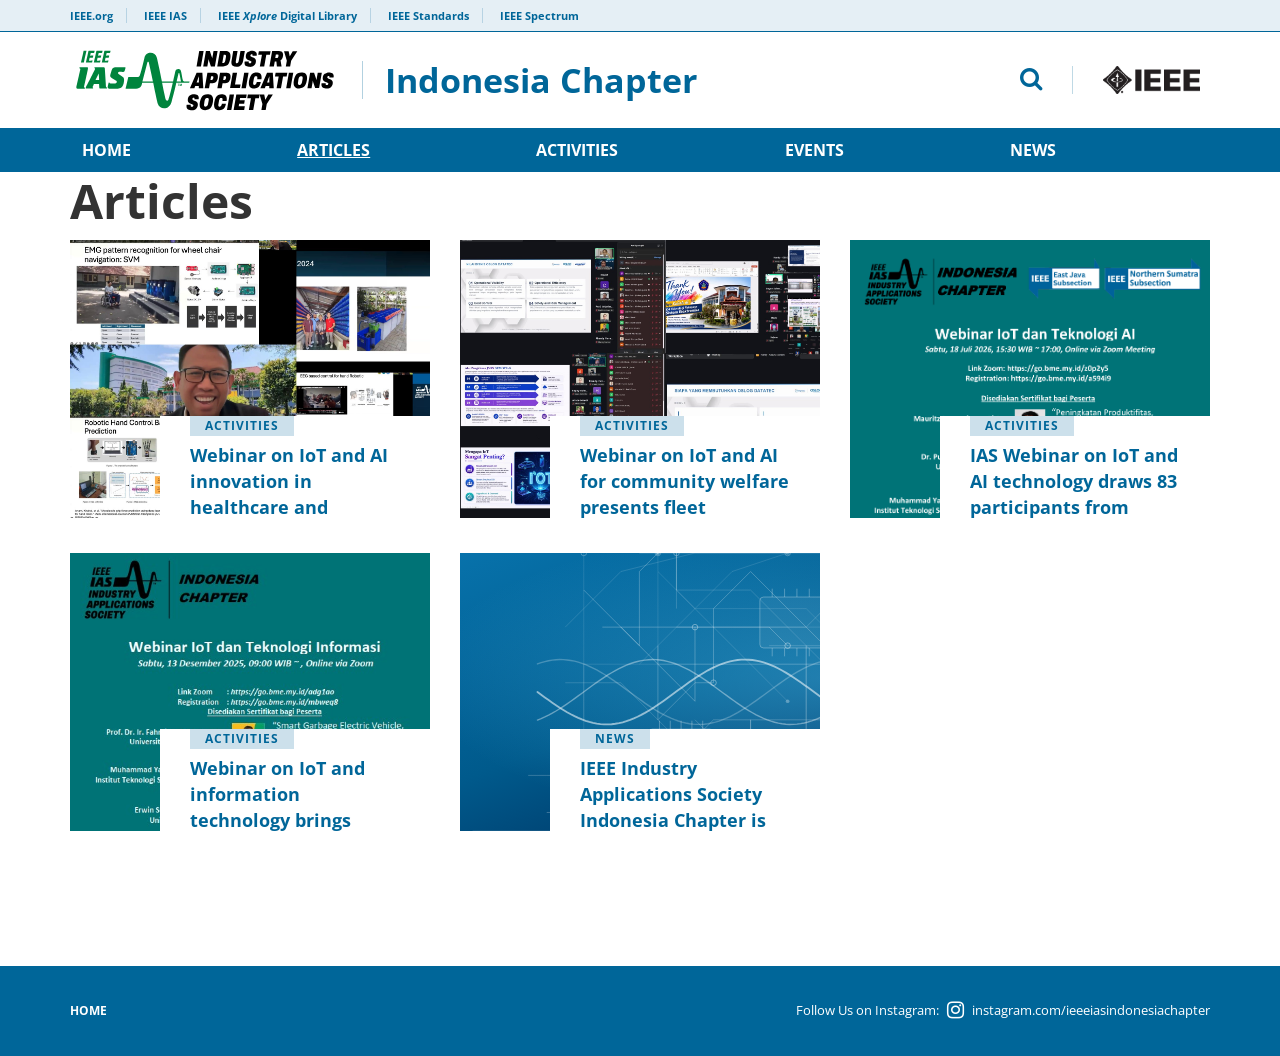
==== articles/index.html @ d9280b13 "Website content" ====
<!DOCTYPE html>
<html lang="en">
<head>
    <meta charset="utf-8">
    <meta name="viewport" content="width=device-width, initial-scale=1">
    <title>Articles – IEEE IAS Indonesia Chapter</title>
    <link rel="icon" href="/images/favicon.png">
    <link rel="stylesheet" href="https://fonts.googleapis.com/css?family=Open+Sans+Condensed:300,700|Open+Sans:400,700">
    <link rel="stylesheet" href="/css/libs/bootstrap.min.css">
    <link rel="stylesheet" href="/css/libs/font-awesome.min.css">
    <link rel="stylesheet" href="/css/styles.css">
    <link rel="stylesheet" href="/css/app.css">
</head>
<body class="">
<div id="page" class="site">
    <a class="skip-link screen-reader-text" href="#content">Skip to content</a>

    <header id="header" class="site-header" role="banner">
        <div id="meta-nav" class="hidden-xs">
            <div class="container">
                <div class="row">
                    <div class="col-xs-12">
                        <ul id="meta">
                            <li><a href="https://www.ieee.org/" target="_blank" rel="noopener">IEEE.org</a></li>
                            <li><a href="https://www.ieee-ias.org/" target="_blank" rel="noopener">IEEE IAS</a></li>
                            <li><a href="https://ieeexplore.ieee.org/" target="_blank" rel="noopener">IEEE <em>Xplore</em> Digital Library</a></li>
                            <li><a href="https://standards.ieee.org/" target="_blank" rel="noopener">IEEE Standards</a></li>
                            <li><a href="https://spectrum.ieee.org/" target="_blank" rel="noopener">IEEE Spectrum</a></li>
                        </ul>
                    </div>
                </div>
            </div>
        </div>
        <div class="container">
            <div class="row" id="logo-search">
                <div id="mobile-menu" class="col-sm-2 col-xs-2 visible-sm visible-xs">
                    <button type="button"><i class="fa fa-bars" aria-hidden="true"></i> <span>MENU</span></button>
                </div>
                <div class="col-lg-7 col-md-7 col-sm-8 col-xs-8" id="logo">
                    <a href="/" class="site-logo" title="IEEE IAS Indonesia Chapter">
                        <img src="/images/ieee-ias-logo.svg" alt="IEEE Industry Applications Society" width="270" height="75">
                        <h1>Indonesia Chapter</h1>
                    </a>
                </div>
                <div class="col-lg-5 col-md-5 col-sm-5 col-xs-12 text-right hidden-sm hidden-xs" id="search">
                    <div class="row search-block">
                        <div class="col-lg-8 col-md-8 col-sm-8 col-xs-12 search-form-block">
                            <form role="search" method="get" class="search-form" action="/articles">
    <div class="form-group">
        <label for="search-form" class="screen-reader-text">Search</label>
        <input type="search" id="search-form" class="search-field form-control" placeholder="Search IEEE IAS Indonesia Chapter" value="" name="q" maxlength="100">
    </div>
    <button type="submit" class="btn btn-default" aria-label="Search"><i class="fa fa-search" aria-hidden="true"></i></button>
</form>
                            <button type="button" id="toggle-search" class="hidden-sm hidden-xs" aria-label="Search"><i class="fa fa-search" aria-hidden="true"></i></button>
                        </div>
                        <div class="col-lg-4 col-md-4 col-sm-4 col-xs-12 logo-ieee-block">
                            <a href="https://www.ieee.org/" target="_blank" rel="noopener" id="logo-ieee"><img src="/images/logo-ieee.png" alt="IEEE"></a>
                        </div>
                    </div>
                </div>
                <div id="mobile-search" class="col-sm-2 col-xs-2 visible-sm visible-xs text-right">
                    <button type="button" class="toggle-search"><span>SEARCH</span> <i class="fa fa-search" aria-hidden="true"></i></button>
                </div>
            </div>
        </div>

        <div id="main-nav" class="hidden-sm hidden-xs">
            <div class="container">
                <div class="row">
                    <div class="col-xs-12" role="navigation">
                        <button type="button" class="close-menu visible-sm visible-xs" aria-label="Close menu"><i class="fa fa-times" aria-hidden="true"></i></button>
                        <ul id="nav">
<li class=""><a href="/">Home</a></li>
<li class="current-menu-item"><a href="/articles">Articles</a></li>
<li class=""><a href="/articles?category=activities">Activities</a></li>
<li class=""><a href="/articles?category=events">Events</a></li>
<li class=""><a href="/articles?category=news">News</a></li>
</ul>
                        <a href="https://www.ieee.org/" target="_blank" rel="noopener" class="ieee-logo visible-sm visible-xs"><img src="/images/logo-ieee.png" alt="IEEE"></a>
                    </div>
                </div>
            </div>
        </div>
    </header>

    <div id="content" class="site-content">
<div class="container">
        <header class="article-header">
            <h1 class="page-title" id="list-title">Articles</h1>
        </header>
        <div class="posts">
            <ul class="tiled row tiled-3" id="article-list">
<li class="col-lg-4 col-md-4 col-sm-6 col-xs-12" data-category="activities" data-title="webinar on iot and ai innovation in healthcare and aquaculture draws 70 participants">
    <div class="featured-image "  style="background-image: url('/storage/articles/body/oU8Y1L9K1sLsmGsKfRhuaqbbG3AzPofhyRV7le2p.jpg');" >
        <div class="title">
            <ul class="tags"><li><a href="/articles?category=activities">Activities</a></li></ul>
            <h4><a href="/articles/webinar-on-iot-and-ai-innovation-in-healthcare-and-aquaculture-draws-70-participants">Webinar on IoT and AI innovation in healthcare and aquaculture draws 70 participants</a></h4>
        </div>
    </div>
</li>
<li class="col-lg-4 col-md-4 col-sm-6 col-xs-12" data-category="activities" data-title="webinar on iot and ai for community welfare presents fleet management, rural energy and iot training">
    <div class="featured-image "  style="background-image: url('/storage/articles/body/t5Ai8j1ZfBZRXzlHwMdnBaN03EfQEJKWQwNqPQLS.jpg');" >
        <div class="title">
            <ul class="tags"><li><a href="/articles?category=activities">Activities</a></li></ul>
            <h4><a href="/articles/webinar-on-iot-and-ai-for-community-welfare-presents-fleet-management-rural-energy-and-iot-training">Webinar on IoT and AI for community welfare presents fleet management, rural energy and IoT training</a></h4>
        </div>
    </div>
</li>
<li class="col-lg-4 col-md-4 col-sm-6 col-xs-12" data-category="activities" data-title="ias webinar on iot and ai technology draws  83 participants from accross the country">
    <div class="featured-image "  style="background-image: url('/storage/articles/8z7F8WI3GtOcHldXbLeb7r6RXYXLk5loQPeNvYOB.png');" >
        <div class="title">
            <ul class="tags"><li><a href="/articles?category=activities">Activities</a></li></ul>
            <h4><a href="/articles/ias-webinar-on-iot-and-ai-technology-draws-83-participants-from-accross-the-country">IAS Webinar on IoT and AI technology draws  83 participants from accross the country</a></h4>
        </div>
    </div>
</li>
<li class="col-lg-4 col-md-4 col-sm-6 col-xs-12" data-category="activities" data-title="webinar on iot and information technology brings together four speakers and student participants">
    <div class="featured-image "  style="background-image: url('/storage/articles/nG9HdYK6CgyC2xSdtb9CD3LmGcfbxZjiJRNbCG1Q.jpg');" >
        <div class="title">
            <ul class="tags"><li><a href="/articles?category=activities">Activities</a></li></ul>
            <h4><a href="/articles/webinar-on-iot-and-information-technology-brings-together-four-speakers-and-student-participants">Webinar on IoT and information technology brings together four speakers and student participants</a></h4>
        </div>
    </div>
</li>
<li class="col-lg-4 col-md-4 col-sm-6 col-xs-12" data-category="news" data-title="ieee industry applications society indonesia chapter is officially formed">
    <div class="featured-image no-image" >
        <div class="title">
            <ul class="tags"><li><a href="/articles?category=news">News</a></li></ul>
            <h4><a href="/articles/ieee-industry-applications-society-indonesia-chapter-is-officially-formed">IEEE Industry Applications Society Indonesia Chapter is officially formed</a></h4>
        </div>
    </div>
</li>
            </ul>
            <p id="no-results" style="display:none">No articles found.</p>
        </div>
    </div>
    <script>
    (function () {
        var p = new URLSearchParams(location.search), cat = p.get("category"), q = (p.get("q") || "").toLowerCase().trim();
        var names = {"activities": "Activities", "events": "Events", "news": "News"}, shown = 0;
        document.querySelectorAll("#article-list > li").forEach(function (li) {
            var ok = (!cat || li.dataset.category === cat) && (!q || li.dataset.title.indexOf(q) !== -1);
            li.style.display = ok ? "" : "none"; if (ok) shown++;
        });
        if (!shown) document.getElementById("no-results").style.display = "";
        var t = document.getElementById("list-title");
        if (cat && names[cat]) t.textContent = names[cat];
        if (q) t.textContent = 'Search: "' + p.get("q") + '"';
        document.querySelectorAll("#nav li").forEach(function (li) {
            var a = li.querySelector("a"), href = a.getAttribute("href");
            li.className = (href === "/articles" + (cat ? "?category=" + cat : "")) ? "current-menu-item" : "";
        });
        var s = document.getElementById("search-form"); if (s && q) s.value = p.get("q");
    })();
    </script>
    </div>

    <footer id="colophon" class="site-footer">
        <div class="container">
            <div class="row">
                <div class="col-xs-12 footer-bar">
                    <ul id="menu-footer-navigation" class="menu">
                        <li><a href="/">Home</a></li>
                                                                        </ul>
                    <div id="social-links">
                        <a href="https://www.instagram.com/ieeeiasindonesiachapter" target="_blank" rel="noopener"><span>Follow Us on Instagram:</span><i class="fa fa-instagram" aria-hidden="true"></i><span>instagram.com/ieeeiasindonesiachapter</span></a>
                    </div>
                </div>
            </div>
        </div>
    </footer>
</div>
<script src="/js/site.js"></script>
</body>
</html>
---- css/styles.css ----
html{height:auto}body{-webkit-font-smoothing:antialiased;-moz-osx-font-smoothing:grayscale;font-family:'Open Sans',sans-serif}.container-fluid.full-width{padding-left:0;padding-right:0;overflow:hidden}:focus{outline:0!important}#page h1,#page h2,#page h3,#page h4,#page h5,#page h6{margin:0;padding:0;font-weight:400}#page h1{font-family:'Open Sans Condensed',sans-serif;font-weight:700;font-size:48px;line-height:58px;margin-bottom:10px}#page h2{font-size:24px;line-height:29px;margin-bottom:15px;font-weight:700}#page h3{font-size:20px;line-height:24px;font-weight:700}#page h3.boxed{border-top:1px solid rgba(0,102,153,.1)!important}#page h3.boxed span{border:1px solid #069;font-size:16px;line-height:26px;height:28px;margin:0;padding:0 15px;text-transform:uppercase;display:inline-block;color:#069!important;letter-spacing:1px;position:relative;top:-1px;font-family:'Open Sans Condensed',sans-serif;font-weight:700;background:#fff!important}#page h4{font-family:'Open Sans Condensed',sans-serif;font-weight:700;font-size:18px;line-height:20px;margin-bottom:6px}#page h5{font-size:16px;line-height:24px;margin-bottom:6px}#page p{font-size:18px;line-height:30px;padding-bottom:20px}#page ol li,#page ul li{font-size:18px;line-height:30px;padding-bottom:5px}#page a,#page a:active,#page a:hover,#page a:visited{color:#069!important}#page .small,#page .small p{font-size:14px;line-height:17px}#page .primary{color:#069}#page .vc_separator .vc_sep_holder,#page hr{margin:30px 0 50px}#breadcrumbs{margin-top:50px;margin-bottom:10px}#breadcrumbs a,#breadcrumbs span{margin:0 12px;font-size:10px;line-height:12px;text-transform:uppercase}#breadcrumbs a:first-child,#breadcrumbs span:first-child{margin-left:0}#page .vc_icon_element.vc_icon_element-outer .vc_icon_element-inner{height:auto;width:auto;border:0}#page .vc_icon_element-icon{color:#069!important}#page .vc_icon_element,#page .wpb_button,#page .wpb_content_element,#page ul.wpb_thumbnails-fluid>li{margin:0}#page .btn{text-shadow:none!important;box-shadow:none!important;background:0 0!important;height:38px;font-size:14px;line-height:36px;font-family:'Open Sans Condensed',sans-serif;font-weight:700;text-align:center;padding:0 20px;text-transform:uppercase;border-radius:4px}#page .btn.btn-lg{padding:0 30px}#page .btn:active,#page .btn:blur,#page .btn:focus,#page .btn:hover{text-shadow:none;box-shadow:none;background:0 0}#page .btn.btn-primary{color:#fff!important;border:1px solid #069!important;background:#069!important;box-shadow:0 4px 12px 0 rgba(0,102,153,.25)!important}#page .btn.btn-secondary{color:#069!important;border:1px solid #069!important;background:0 0;background-color:#fff!important}#page .btn.btn-yellow{color:#000!important;border:1px solid #d54308!important;background:#fc3!important;box-shadow:0 4px 12px 0 rgba(255,204,51,.25)!important}#page .btn.btn-green{color:#fff!important;border:1px solid #00803d!important;background:#5a9641;box-shadow:0 4px 12px 0 rgba(90,150,65,.25)!important}#page .form-group label{font-size:10px;line-height:20px;text-transform:uppercase;font-weight:700}#page .form-control{height:38px;border:1px solid #000;border-radius:4px;box-shadow:inset 0 3px 0 0 rgba(0,102,153,.2);font-size:12px;line-height:38px}#page .form-control:active,#page .form-control:focus{border:1px solid #069}#page .form-control.wpcf7-not-valid{border:1px solid #922842}#page .checkbox input[type=checkbox],#page .checkbox-inline input[type=checkbox],#page .radio input[type=radio],#page .radio-inline input[type=radio]{top:-2px}#page span.wpcf7-list-item{margin:0}#page div.wpcf7-response-output{margin:5px 0 0}#page .wpcf7-not-valid-tip{color:#922842;font-size:10px}#page .wpcf7-validation-errors{background:#fc3;border-color:#fc3;border-radius:4px}#page .wpcf7-mail-sent-ng{background:#922842;border-color:#922842;border-radius:4px}body.search #page h1.page-title{margin-top:30px}body.category #page .gradient,body.search #page .gradient,body.tag #page .gradient{padding:0 30px;background:linear-gradient(180deg,rgba(255,255,255,0) 0,rgba(0,102,153,.02) 100%);border-bottom:1px solid rgba(0,102,153,.1);margin-top:30px}#page ul.vc_tta-tabs-list{width:100%;display:flex;flex-direction:row;flex-wrap:wrap;justify-content:space-between;margin-bottom:50px}#page ul.vc_tta-tabs-list li.vc_tta-tab{display:block;border-bottom:1px solid rgba(0,102,153,.2)!important;padding:0;font-size:14px;flex:0 1 auto;flex-grow:1;margin:0;text-align:center}#page ul.vc_tta-tabs-list li.vc_tta-tab a{background:0 0;border-radius:0;border:none;padding:10px 20px}#page ul.vc_tta-tabs-list li.vc_tta-tab.vc_active{border-bottom:1px solid #069!important}#page .vc_tta-panels{background:0 0!important;border:0!important}#page #no-top-space{margin-top:-50px}#page .entry-content.padding{margin-top:50px;margin-bottom:10px}#page .post .author{font-size:20px;line-height:28px}#page .post .date{font-size:10px;line-height:12px}#page .post .post-content{margin-top:60px}#page .sidebar{font-size:14px;line-height:20px}#page .sidebar h3{font-weight:700;font-size:18px;line-height:20px}#page .sidebar h4{margin-bottom:20px}#page .sidebar.sidebar-right{border-left:1px solid #fc3;padding-left:20px}#page .sidebar.sidebar-left{border-right:1px solid #fc3;padding-right:20px}#page .sidebar ol,#page .sidebar p,#page .sidebar ul{font-size:14px;line-height:20px;padding-bottom:5px}#page .gradient .vc_column-inner .wpb_wrapper{background:linear-gradient(180deg,rgba(255,255,255,0) 0,rgba(0,102,153,.02) 100%);padding:0 30px;margin:0 0 60px;border-bottom:1px solid rgba(0,102,153,.1)}#page .gradient .vc_column-inner .wpb_wrapper h3.boxed{margin:0 0 0 -30px;padding-right:30px}#page .gradient .vc_column-inner .wpb_wrapper .wpb_wrapper{background:0 0;margin:0;padding:0;border:none}#page .gradient .wpb_wrapper ul{list-style-type:none;margin:0;padding:0}#page .gradient .wpb_wrapper ul li{background:linear-gradient(180deg,rgba(255,255,255,0) 0,rgba(0,102,153,.02) 100%);padding:20px 30px;border-bottom:1px solid rgba(0,102,153,.1);color:#069;font-size:16px;line-height:24px}#page .gradient .wpb_wrapper ul li a{color:#069}#page .social-share{margin-top:150px}#page .social-share h4{text-transform:uppercase;font-size:10px;line-height:11px;color:#000;text-align:right}#page .social-share a{background-color:#fff;box-shadow:0 4px 12px 0 rgba(0,102,153,.1);display:block;height:70px;font-size:30px;line-height:70px;text-align:center}#page .subnav ul{margin:0;padding:0;list-style-type:none}#page .subnav ul li{background:linear-gradient(180deg,rgba(255,255,255,0) 0,rgba(0,102,153,.02) 100%);padding:10px 30px;border-bottom:1px solid rgba(0,102,153,.1);font-size:12px;line-height:24px}#page .border-top{border-top:1px solid rgba(0,102,153,.2)}#page .border-bottom{border-bottom:1px solid rgba(0,102,153,.2)}#page .border-left{border-left:1px solid rgba(0,102,153,.2)}#page .border-right{border-right:1px solid rgba(0,102,153,.2)}#page .slideshow-container{position:relative}#page .slideshow-container .buttons{display:none;position:absolute;bottom:28px;left:30px}#page .slideshow-container .buttons button{background:0;border:0;color:#fff;margin-right:25px;font-size:16px;padding:0!important}#page .slideshow-container .buttons button .fa{color:#fff}#page .slideshow-container .buttons button.active{opacity:.5}#page .slideshow .next-slide,#page .slideshow .prev-slide{font-size:50px;color:rgba(255,255,255,.5);position:absolute;top:45%;transform:translate(0,-40%);cursor:pointer;z-index:1}#page .slideshow .prev-slide{left:22px}#page .slideshow .next-slide{right:26px}#page .slideshow ul.slick-dots{position:absolute;bottom:20px;left:68px}#page .slideshow ul.slick-dots li{position:relative;display:inline-block;width:18px;height:18px;margin:0 20px 0 0;padding:0;cursor:pointer}#page .slideshow ul.slick-dots li button{font-size:0;line-height:0;display:block;width:18px;height:18px;cursor:pointer;color:transparent;outline:0;background:0 0;border-radius:50%;border:2px solid #fff}#page .slideshow ul.slick-dots li button:before{font-family:slick;font-size:6px;line-height:18px;position:absolute;top:0;left:0;content:'';text-align:center;color:#000;-webkit-font-smoothing:antialiased;-moz-osx-font-smoothing:grayscale;border-radius:50%}#page .slideshow ul.slick-dots li.slick-active button:before{opacity:1;background:#fff;width:18px;height:18px;top:0;left:0}#page .slideshow .slide{background-size:cover;background-position:center center}#page .slideshow .slide.white{color:#fff}#page .slideshow .slide.white .content.overlay{background-color:rgba(0,102,153,.75)}#page .slideshow .slide .content{padding:0 15px;display:table;height:545px}#page .slideshow .slide .content .inner-content{display:table-cell;vertical-align:middle}#page .slideshow .slide .content.overlay{background-color:rgba(255,255,255,.75)}#page .slideshow .slide .content .btn{height:62px;line-height:62px;font-size:16px;padding-left:30px;padding-right:30px;background-color:#fff!important;color:#069!important;margin-top:5px}#page .posts{position:relative}#page .posts h3.boxed.tiled{border-top:0;position:relative;top:28px;z-index:1}#page .posts .btn.more{margin-top:30px}#page .posts ul{padding:0;list-style-type:none}#page .posts ul.simple li{font-size:18px;line-height:26px;font-weight:500;color:#069;padding:25px 30px;background:linear-gradient(180deg,rgba(255,255,255,0) 0,rgba(0,102,153,.02) 100%);border-bottom:1px solid rgba(0,102,153,.1);position:relative}#page .posts ul.simple li a{color:#069;display:block;font-weight:700}#page .posts ul.simple li .date{font-size:10px;line-height:11px;color:#000}#page .posts ul.simple li span.category{position:absolute;right:30px;top:40%;font-size:9px;color:#000!important}#page .posts ul.simple li span.category a{font-size:9px;color:#000!important;text-transform:uppercase;display:inline-block}#page .posts ul.simple li .excerpt{color:#000;font-size:14px;line-height:22px}#page .posts ul.tiled li div.featured-image{height:278px;background-size:cover;position:relative;overflow:hidden}#page .posts ul.tiled li div.featured-image ul.tags{position:absolute;top:-10px;left:30px;height:30px;overflow:hidden}#page .posts ul.tiled li div.featured-image ul.tags li{display:inline-block}#page .posts ul.tiled li div.featured-image ul.tags li a{font-size:12px;line-height:20px;height:20px;margin-right:5px;padding:0 15px;text-transform:uppercase;display:inline-block;color:#069;letter-spacing:1px;position:relative;top:2px;background:rgba(0,102,153,.2);font-family:'Open Sans Condensed',sans-serif;font-weight:700}#page .posts ul.tiled li div.featured-image .title{position:absolute;bottom:0;right:0;background:#fff;height:102px;width:75%}#page .posts ul.tiled li div.featured-image .title h4{position:relative;top:26px;padding:0 30px;line-height:26px}#page .posts ul.tiled.tiled-2 li{margin-bottom:30px}#page .promoted{position:relative;display:table}#page .promoted.overlay{background-color:rgba(0,102,153,.8)}#page .promoted.overlay img{opacity:.5}#page .promoted h3{position:absolute;top:0;z-index:1}#page .promoted .promoted-content{display:table-cell;vertical-align:middle}#page .promoted h5.title{color:#fff;font-size:36px;line-height:44px;position:absolute;top:35%;padding:0 15%;z-index:1}#page .promoted img{position:relative;top:0;left:0;z-index:0}#page .recent-events h3{margin-bottom:30px}#page .recent-events ul.events li{font-size:16px;line-height:24px;background:linear-gradient(180deg,rgba(255,255,255,0) 0,rgba(0,102,153,.02) 100%);border-bottom:1px solid rgba(0,102,153,.1);margin-bottom:20px;padding-bottom:30px}#page .recent-events ul.events li i{font-size:12px;color:#069}#page .recent-events ul.events li a{font-weight:700;margin-bottom:15px}#page .recent-events ul.events li .date-loc{margin-bottom:20px;font-size:14px;line-height:20px}#page .recent-events ul.events li .date-loc .dates,#page .recent-events ul.events li .date-loc .name{font-weight:700}#page .recent-events ul.events li.double,#page .recent-events ul.events li.triple{height:200px}#page #tribe-bar-form .tribe-bar-submit input[type=submit]{text-shadow:none!important;height:38px!important;font-size:14px!important;line-height:36px!important;text-align:center!important;padding-top:0!important;padding-bottom:0!important;text-transform:uppercase!important;border-radius:4px!important;color:#069!important;border:1px solid #069!important;background:linear-gradient(180deg,rgba(0,102,153,0) 0,rgba(0,102,153,.1) 100%)!important;box-shadow:0 4px 12px 0 rgba(0,102,153,.25)!important}#page #tribe-events-footer{border:0}#page .tribe-events-list .type-tribe_events{margin:0;font-size:18px;line-height:26px;font-weight:500;padding:25px 30px;background:linear-gradient(180deg,rgba(255,255,255,0) 0,rgba(0,102,153,.02) 100%);border-bottom:1px solid rgba(0,102,153,.1);position:relative}#page .tribe-events-list .type-tribe_events .tribe-events-venue-details{color:#000!important}#page .tribe-events-list .tribe-events-venue-details{margin:0}#page .tribe-events-button{width:220px;height:62px;font-size:16px;line-height:62px;text-align:center;padding:0}#page .tribe-events-button.tribe-events-gcal{color:#000!important;border:1px solid #d54308!important;background:#fc3!important;box-shadow:0 4px 12px 0 rgba(255,204,51,.25)!important}#page .tribe-events-button.tribe-events-ical{color:#fff!important;border:1px solid #069!important;background:#069!important;box-shadow:0 4px 12px 0 rgba(0,102,153,.25)!important}#page .tribe-events-content{font-size:18px;line-height:30px}#page .tribe-events-content ul{margin-bottom:30px}#page .tribe-events-meta-group-details dl{columns:3}#page .tribe-events-venue-map{border:0;margin:-28px 0 0;border-radius:0;background:0 0}#page .tribe-events-meta-group i{margin-top:20px}#page .tribe-events-meta-group-gmap{margin-top:50px}#page .wpb_single_image .vc_figure-caption{font-size:10px;line-height:12px;font-weight:500;margin-top:10px}.ieee-vc .checkbox,.ieee-vc .vc_link,.ieee-vc h4 i,.ieee-vc.wpb_ieee_button [name=type],.ieee-vc.wpb_ieee_heading .class,.ieee-vc.wpb_ieee_heading .heading,.ieee-vc.wpb_ieee_heading .type,.ieee-vc.wpb_ieee_posts .layout,.ieee-vc.wpb_ieee_posts .order,.ieee-vc.wpb_ieee_posts .post_type,.ieee-vc.wpb_ieee_posts .posts_per_page,.ieee-vc.wpb_ieee_promoted .background,.ieee-vc.wpb_ieee_promoted .dropdown,.ieee-vc.wpb_ieee_promoted .image,.ieee-vc.wpb_ieee_slideshow .background,.ieee-vc.wpb_ieee_slideshow .dropdown,.ieee-vc.wpb_ieee_slideshow .textfield{display:none}header#header #meta-nav{height:32px;background-color:rgba(0,102,153,.1);box-shadow:inset 0 -1px 0 0 #069;overflow:hidden}header#header #meta-nav ul{margin:0;padding:0;list-style-type:none}header#header #meta-nav ul li{font-size:11px;font-weight:700;line-height:32px;display:inline-block}header#header #meta-nav ul li a{color:#069;border-right:1px solid rgba(0,102,153,.2);padding:0 13px}header#header #meta-nav ul li:first-child a{padding-left:0}header#header #meta-nav ul li:last-child a{padding-right:0;border-right:0}header#header #logo-search{height:96px}header#header #logo-search #logo{display:table;height:96px}header#header #logo-search #logo a{display:table-cell;height:96px;vertical-align:middle}header#header #logo-search #logo a img{float:left;margin-right:10px;padding:10px 0}header#header #logo-search #logo a h1{font-size:38px;line-height:38px}header#header #logo-search #logo a h1.sm{font-size:22px}header#header #logo-search #logo a h1.with-img{margin-top:20px}header#header #logo-search #search{display:table;height:96px}header#header #logo-search #search .row.search-block{display:table-cell;vertical-align:middle;position:relative;top:20px}header#header #logo-search #search .row.search-block button#toggle-search{background:0 0;border:0;padding:0}header#header #logo-search #search .row.search-block i{font-size:24px;color:#069}header#header #logo-search #search form.search-form{display:none;position:absolute;top:-6px;right:2px;width:100%}header#header #logo-search #search form.search-form .btn{position:absolute;top:2px;right:-7px;border:0;background:0;box-shadow:none}header#header #logo-search #search form.search-form .btn i{font-size:24px;color:#069}header#header #logo-search #search a#logo-ieee img{border-left:1px solid rgba(0,102,153,.25);padding-left:30px;width:128px}header#header #main-nav{background-color:#069}header#header #main-nav ul{width:100%;display:flex;flex-direction:row;flex-wrap:wrap;align-items:center;list-style-type:none;margin:0;padding:0}header#header #main-nav ul li{display:block;flex:0 1 auto;flex-grow:1;font-family:'Open Sans Condensed',sans-serif;font-weight:700;font-size:16px;line-height:16px;padding:14px 0;max-width:300px;vertical-align:middle;text-transform:uppercase;position:relative}header#header #main-nav ul li a{color:#fff!important;padding-left:12px;padding-right:12px;display:inline-block}header#header #main-nav ul li.current-menu-item a,header#header #main-nav ul li.current_page_ancestor a{text-decoration:underline}header#header #main-nav ul li:hover ul.sub-menu{display:block}header#header #main-nav ul li ul.sub-menu{background-color:#069;position:absolute;top:44px;left:0;z-index:9999;width:300px;height:auto;display:none}header#header #main-nav ul li ul.sub-menu li{flex:none;flex-grow:0}header#header #main-nav ul li ul.sub-menu li.current_page_item a{text-decoration:underline}header#header #main-nav ul li ul.sub-menu li a{display:block;padding-left:28px;background-color:#069;text-decoration:none}header#header #main-nav.white{background:#fff}header#header #main-nav.white ul li.current-menu-item a{background:rgba(0,102,153,.1)}.tmm .tmm_4_columns .tmm_member{width:20%!important}.tmm .tmm_member{margin:20px!important}.tmm .tmm_member .tmm_photo{margin-top:20px!important}@media only screen and (max-width:40em){.tmm .tmm_4_columns .tmm_member{width:96%!important}.tmm .tmm_member{margin:0 0 20px!important}}@media only screen and (max-width:64.063em){.tmm .tmm_4_columns .tmm_member{width:40%!important;margin:0 15px 15px!important}}footer#colophon{background-color:#069;padding:58px 0 20px;margin-top:90px;color:#fff;font-size:12px;line-height:22px}footer#colophon p{font-size:12px;line-height:22px}footer#colophon a,footer#colophon a:active,footer#colophon a:focus,footer#colophon a:hover{color:#fff!important}footer#colophon #join-btn-footer{margin-bottom:10px}footer#colophon #join-btn-footer .btn{background-color:#fff!important;color:#069!important;width:auto;min-width:100px;height:auto;margin:0 auto}footer#colophon ul#menu-footer-navigation{margin:0 0 44px;padding:0;list-style-type:none}footer#colophon ul#menu-footer-navigation li{font-family:'Open Sans Condensed',sans-serif;font-weight:700;font-size:12px;line-height:15px;display:inline-block;padding-bottom:0!important;text-transform:uppercase}footer#colophon ul#menu-footer-navigation li a{color:#fff!important;padding:0 16px;border-right:1px solid #fff}footer#colophon ul#menu-footer-navigation li:first-child a{padding-left:0}footer#colophon ul#menu-footer-navigation li:last-child a{padding-right:0;border-right:0}footer#colophon #social-links a{margin-left:22px;display:inline-block;width:20px;height:20px}footer#colophon #social-links a i{font-size:20px;color:#fff}footer#colophon #social-links a:hover i{color:#333}footer#colophon #social-links a.ico-collabratec{background:url(../images/ft-ct-logo.png) no-repeat;position:relative;top:5px}footer#colophon #social-links a.ico-collabratec:hover{background-position:-27px 0}#top-link-block.affix-top{position:absolute;bottom:-82px;left:10px;z-index:99999}#top-link-block.affix{position:fixed;bottom:30px;left:10px;z-index:99999}@media only screen and (max-width:1199px){header#header #logo-search #logo a h1{font-size:38px;line-height:38px}}@media only screen and (max-width:991px){body{overflow-x:hidden}header#header #meta-nav{display:none}header#header #logo-search{height:64px;box-shadow:0 1px 0 0 #069;display:block}header#header #logo-search #logo{text-align:center}header#header #logo-search #logo a{height:auto;display:block}header#header #logo-search #logo a img{display:inline-block;max-width:70px}header#header #logo-search #logo a h1{margin-bottom:0;font-size:20px;line-height:20px}header#header #logo-search #search{display:none;width:100%;position:fixed!important;top:6px!important;right:0!important;z-index:9}header#header #logo-search #search .search-block{display:block!important}header#header #logo-search #search .search-form-block{width:100%!important}header#header #logo-search #search form.search-form{display:block!important;width:100%!important;right:0!important}header#header #logo-search #search form.search-form #search-form{height:64px;border-radius:0;border-right:0;border-left:0;box-shadow:0 6px 18px 0 rgba(0,102,153,.2),0 1px 0 0 #069}header#header #logo-search #search form.search-form .btn{top:18px!important}header#header #logo-search #search .logo-ieee-block{display:none!important}header#header #logo-search #mobile-menu{margin-top:20px;color:#069}header#header #logo-search #mobile-menu button{border:0;background:0;font-size:9px;line-height:10px;padding:0;margin:0}header#header #logo-search #mobile-menu button i{font-size:25px;margin:0 3px 0 0}header#header #logo-search #mobile-menu button span{position:relative;top:-5px}header#header #logo-search #mobile-search{margin-top:18px;color:#069}header#header #logo-search #mobile-search button{border:0;background:0;padding:0;margin:3px 0 0;font-size:9px;line-height:10px;position:relative;right:-2px}header#header #logo-search #mobile-search button i{font-size:24px;margin:0 0 0 3px}header#header #logo-search #mobile-search button span{position:relative;top:-5px}header#header #main-nav{background:#fff!important;position:absolute;top:0;left:0;width:100vw;height:200vh;z-index:99;overflow:hidden}header#header #main-nav .container{width:100vw;padding:0}header#header #main-nav button.close-menu{border:0;background:0;font-size:9px;line-height:10px;padding:0;margin:18px 0 0 15px;cursor:pointer;outline:0}header#header #main-nav button.close-menu:active,header#header #main-nav button.close-menu:focus{position:relative;top:0;left:0}header#header #main-nav button.close-menu i{font-size:25px;margin:0 0 0 3px;color:#069}header#header #main-nav ul{width:100%;height:auto;list-style-type:none;margin:15px 0 25px;padding:0;display:block;background:#fff;border-top:1px solid rgba(0,102,153,.2)}header#header #main-nav ul li{display:block;font-size:14px;line-height:17px;padding:27px 30px;text-transform:uppercase;background:#fff;border-bottom:1px solid rgba(0,102,153,.2)}header#header #main-nav ul li:before{font-family:FontAwesome;content:"\f078";color:#069;right:30px;position:absolute}header#header #main-nav ul li:hover:before{content:"\f077"}header#header #main-nav ul li a{color:#069!important;height:auto}header#header #main-nav ul li ul.sub-menu{width:100vw;position:relative;top:27px;left:-30px;margin:0}header#header #main-nav ul li ul.sub-menu li{padding-left:14px;background:#069;border-bottom:1px solid rgba(255,255,255,.2)}header#header #main-nav ul li ul.sub-menu li:before{content:''}header#header #main-nav ul li ul.sub-menu li.current_page_item,header#header #main-nav ul li ul.sub-menu li:hover{background:rgba(255,255,255,.1)}header#header #main-nav ul li ul.sub-menu li a{color:#fff!important;background:0 0!important}header#header #main-nav .ieee-logo{padding-left:30px}header#header #main-nav #social-links-mobile{border-top:1px solid rgba(0,102,153,.2);margin-top:27px;padding-top:17px;padding-left:30px;padding-right:30px}header#header #main-nav #social-links-mobile a{display:inline-block!important;width:20px;height:20px;margin-right:15px;margin-top:10px}header#header #main-nav #social-links-mobile a i{font-size:20px}header#header #main-nav #social-links-mobile a:hover i{color:#333}header#header #main-nav #social-links-mobile a.ico-collabratec{background:url(../images/ft-ct-logo.png) no-repeat;position:relative;top:5px}header#header #main-nav #social-links-mobile a.ico-collabratec:hover{background-position:-27px 0}footer#colophon #social-links{margin-top:30px;text-align:center}footer#colophon #social-links a{margin:0 12px}}@media only screen and (max-width:767px){header#header #logo-search #logo a h1.with-img{margin-top:12px}#page p,#page ul li{font-size:16px;line-height:26px}#page h1{font-size:24px;line-height:32px}#page h2{font-size:18px;line-height:22px}#page h3{font-size:16px;line-height:20px}#page .social-share{margin:30px 0}#page .slideshow .slide .content{height:300px}#page .slideshow .slide .content .inner-content{display:table-cell;vertical-align:middle}#page .slideshow .slide .content h1{font-size:24px;line-height:32px}#page .slideshow .slide .content h2{font-size:14px;line-height:20px}#page .slideshow .slide .content .btn{height:37px;line-height:37px;font-size:12px;padding-left:30px;padding-right:30px}#page .post .author{font-size:14px;line-height:20px}#page .post .date{font-size:10px;line-height:12px}#page .post .post-content{margin-top:30px}#page .posts ul.simple li{font-size:12px;line-height:18px}#page .posts ul.simple li a{width:80%}#page .posts ul.tiled li{margin-bottom:30px}#page .promoted{overflow:hidden;min-height:250px}#page .promoted h5.title{font-size:24px;line-height:32px}#page .promoted img{transform:scale(2)}#page .tribe-events-schedule .tribe-event-date-end{display:block}#breadcrumbs{margin-top:10px}footer#colophon ul#menu-footer-navigation{margin:0 0 20px;padding:0;list-style-type:none}footer#colophon ul#menu-footer-navigation li{font-family:'Open Sans Condensed',sans-serif;font-weight:700;font-size:12px;line-height:15px;display:block;padding-bottom:22px!important}footer#colophon ul#menu-footer-navigation li a{color:#fff;padding:0!important;border-right:0}}@media only screen and (max-width:520px){header#header #logo-search #logo a h1.with-img{font-size:16px;line-height:20px}}@media only screen and (max-width:500px){#page .tribe-events-meta-group-details dl{columns:1}#page #tribe-events-content dd{margin-bottom:10px}}@media only screen and (max-width:420px){header#header #logo-search #mobile-menu button span,header#header #logo-search #mobile-search button span{display:none}footer#colophon #social-links a{margin:0 5px}}.alignleft{margin:0 10px 10px 0}.alignright{margin:0 0 10px 10px}.aligncenter{text-align:center;display:block;margin:0 auto}img.alignleft{float:left}img.alignright{float:right}img.aligncenter{text-align:center;display:block;margin:0 auto}.ir{display:block;border:0;text-indent:-999em;overflow:hidden;background-color:transparent;background-repeat:no-repeat;text-align:left;direction:ltr;*line-height:0}.ir br{display:none}.hidden{display:none!important;visibility:hidden}.visuallyhidden{border:0;clip:rect(0 0 0 0);height:1px;margin:-1px;overflow:hidden;padding:0;position:absolute;width:1px}.visuallyhidden.focusable:active,.visuallyhidden.focusable:focus{clip:auto;height:auto;margin:0;overflow:visible;position:static;width:auto}.invisible{visibility:hidden}.clearfix:after,.clearfix:before{content:"";display:table}.clearfix:after{clear:both}.clearfix{*zoom:1}@media print{*{background:0 0!important;color:#000!important;box-shadow:none!important;text-shadow:none!important;filter:none!important;-ms-filter:none!important}a,a:visited{text-decoration:underline}.ir a:after,a[href^="javascript:"]:after,a[href^="#"]:after{content:""}blockquote,pre{border:1px solid #999;page-break-inside:avoid}thead{display:table-header-group}img,tr{page-break-inside:avoid}img{max-width:100%!important}@page{margin:.5cm}h2,h3,p{orphans:3;widows:3}h2,h3{page-break-after:avoid}#left-col,#meta-nav,header.header{display:none}#sub-container{border:none}article{width:900px}}
---- css/app.css ----
/* Additions on top of the copied theme stylesheet (styles.css). */

/* Cards and hero without an uploaded image use the default artwork */
.no-image {
    background: #005a8c url('../images/hero-default.svg') center / cover no-repeat;
}
.slide.no-image { background-size: cover; background-position: center; }
/* Vary the crop of the default artwork from card to card */
.posts ul.tiled li:nth-child(3n+1) .no-image { background-position: 15% 50%; }
.posts ul.tiled li:nth-child(3n+2) .no-image { background-position: 55% 50%; }
.posts ul.tiled li:nth-child(3n) .no-image { background-position: 90% 50%; }
.posts ul.tiled li { margin-bottom: 30px; }
.article-image { margin: 20px 0; }
.empty { padding: 40px 0; text-align: center; color: #666; }
.home-articles { padding-bottom: 40px; }

/* Flash message and footer logout button */
.alert { margin-top: 20px; }
form.logout-form { display: inline; margin: 0; }
form.logout-form button {
    background: none; border: 0; padding: 0; color: inherit; font: inherit; cursor: pointer;
}
form.logout-form button:hover { text-decoration: underline; }
form.inline-form { display: inline; }

/* Admin screens */
.admin { padding-bottom: 40px; }
.admin-toolbar { margin-bottom: 20px; }
.admin .table td { vertical-align: middle; }
.nowrap { white-space: nowrap; }
.admin label { font-weight: 700; }
/* The theme's "#page .btn" rule forces a transparent background, which leaves Bootstrap's white danger text invisible. */
#page .btn.btn-danger { color: #fff !important; background: #c9302c !important; border: 1px solid #ac2925 !important; }
#page .btn.btn-danger:hover, #page .btn.btn-danger:focus { background: #ac2925 !important; }

/* Images inside article bodies */
.post-content img { max-width: 100%; height: auto; }
.body-image { margin-bottom: 10px; }
.body-image img { max-height: 80px; margin-right: 10px; }

/* Text meant only for screen readers (from the theme's style.css, which is not copied over). */
.screen-reader-text {
    clip: rect(1px, 1px, 1px, 1px);
    position: absolute !important;
    white-space: nowrap;
    height: 1px;
    width: 1px;
    overflow: hidden;
}
.screen-reader-text:focus {
    background-color: #f1f1f1;
    border-radius: 3px;
    box-shadow: 0 0 2px 2px rgba(0, 0, 0, 0.6);
    clip: auto !important;
    color: #21759b;
    display: block;
    font-size: 0.875rem;
    font-weight: bold;
    height: auto;
    left: 5px;
    line-height: normal;
    padding: 15px 23px 14px;
    text-decoration: none;
    top: 5px;
    width: auto;
    z-index: 100000;
}

/* Header: keep the site title, search icon and IEEE logo on one centre line.
   The theme offsets the search block by 20px and gives the title a bottom margin,
   which was built around its taller header image. */
@media (min-width: 992px) {
    header#header #logo-search #logo h1 { margin-bottom: 0; }
    header#header #logo-search #search .row.search-block { top: 0; }
}
/* IEEE IAS logo followed by the chapter name.
   Logo guidelines: keep at least 85px wide on screen, keep clear space around it, use the colour SVG unaltered. */
header#header #logo-search #logo {
    display: flex;
    align-items: center;
}
header#header #logo-search #logo a.site-logo {
    display: flex;
    align-items: center;
    height: auto;
}
header#header #logo-search #logo a.site-logo img {
    float: none;
    padding: 0;
    margin: 0 22px 0 0;
    width: 270px;
    height: auto;
    max-width: none;
    flex: none;
}
header#header #logo-search #logo a.site-logo h1 {
    margin: 0;
    padding-left: 22px;
    border-left: 1px solid rgba(0, 102, 153, .3);
    font-size: 34px;
    line-height: 38px;
}
@media (max-width: 1199px) {
    header#header #logo-search #logo a.site-logo img { width: 225px; margin-right: 16px; }
    header#header #logo-search #logo a.site-logo h1 { padding-left: 16px; font-size: 26px; line-height: 30px; }
}
@media (max-width: 991px) {
    header#header #logo-search #logo {
        justify-content: center;
        height: 64px;
    }
    header#header #logo-search #logo a.site-logo { display: flex; }
    header#header #logo-search #logo a.site-logo img { width: 124px; margin-right: 10px; }
    header#header #logo-search #logo a.site-logo h1 { padding-left: 10px; font-size: 15px; line-height: 17px; }
}

/* Footer: links on the left, Instagram on the right, all on one centre line. */
footer#colophon { padding: 34px 0; }
footer#colophon .footer-bar {
    display: flex;
    align-items: center;
    justify-content: space-between;
    flex-wrap: wrap;
    gap: 12px 24px;
}
footer#colophon ul#menu-footer-navigation { margin: 0; }
footer#colophon #social-links { margin: 0; text-align: right; }
footer#colophon #social-links a {
    display: inline-flex;
    align-items: center;
    gap: 8px;
    width: auto;
    height: auto;
    margin: 0;
    font-size: 13px;
    line-height: 20px;
}
/* Icon and text react together: the theme's dark-grey icon hover is replaced by one shared effect. */
footer#colophon #social-links a { transition: opacity .15s; }
footer#colophon #social-links a i,
footer#colophon #social-links a:hover i { color: #fff; }
footer#colophon #social-links a:hover,
footer#colophon #social-links a:focus { opacity: .75; text-decoration: none; }

/* Narrow screens: "Follow Us on Instagram:" gets its own line above the icon and address. */
@media (max-width: 480px) {
    footer#colophon #social-links { text-align: left; }
    footer#colophon #social-links a { flex-wrap: wrap; row-gap: 6px; }
    footer#colophon #social-links a span:first-child { flex-basis: 100%; }
    footer#colophon #social-links a span:last-child { overflow-wrap: anywhere; }
}

/* Footer link colours in every state. The theme sets normal/hover/focus/active but not :visited,
   so its "#page a:visited" rule painted visited links the same blue as the footer background. */
footer#colophon a,
footer#colophon a:visited,
footer#colophon a:hover,
footer#colophon a:focus,
footer#colophon a:active,
footer#colophon #social-links a span,
footer#colophon #social-links a i { color: #fff !important; }

/* Home banner picture chosen in the manager */
.slide { background-size: cover; background-position: center; background-repeat: no-repeat; }
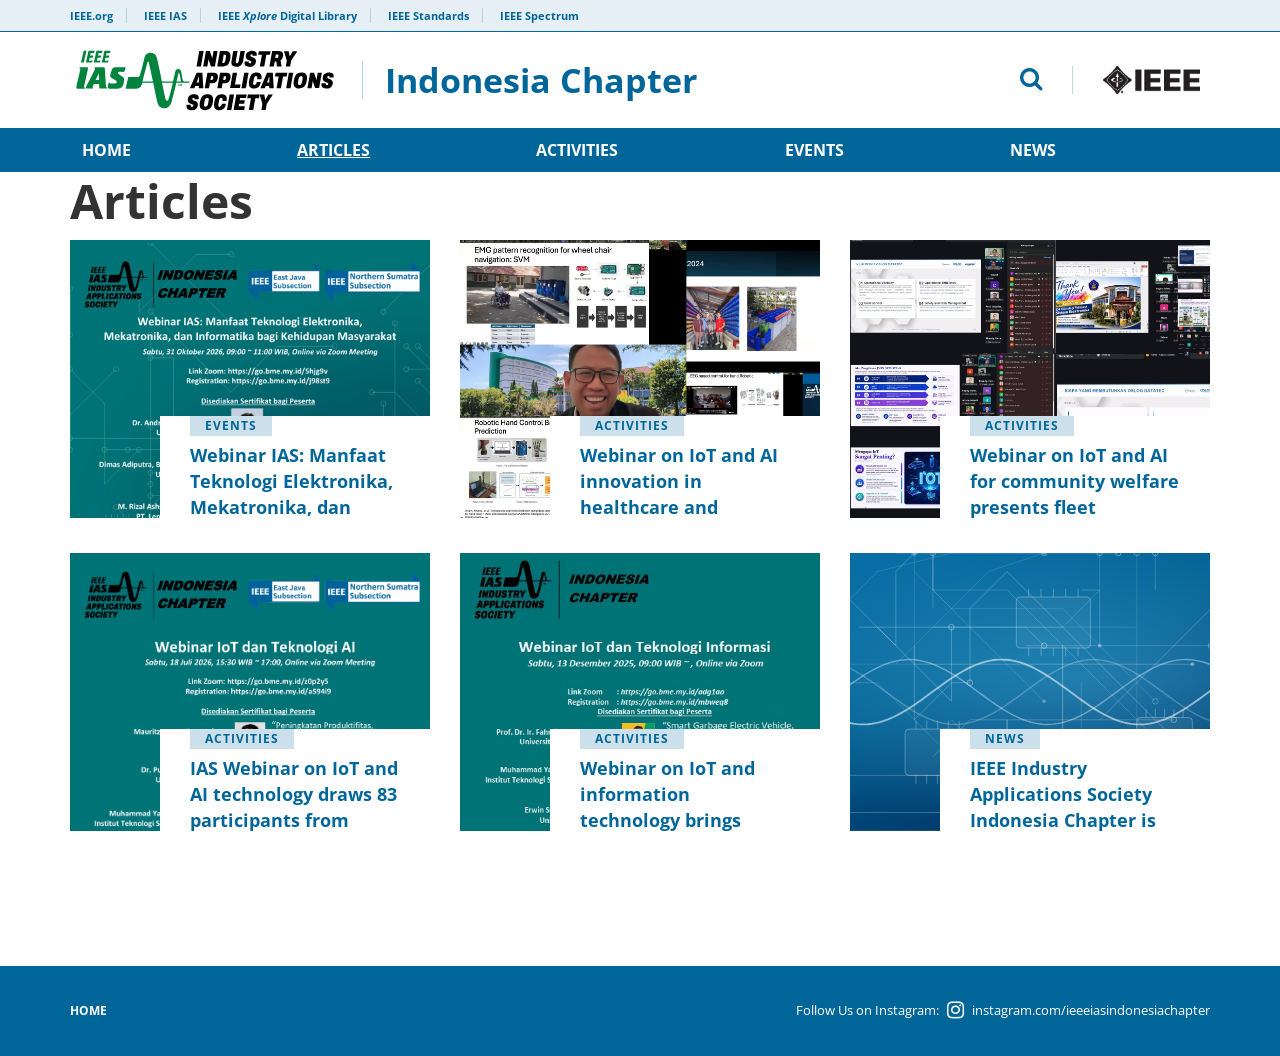
==== commit d62c039f: "Update website" ====
--- a/articles/index.html
+++ b/articles/index.html
@@ -91,6 +91,14 @@
         </header>
         <div class="posts">
             <ul class="tiled row tiled-3" id="article-list">
+<li class="col-lg-4 col-md-4 col-sm-6 col-xs-12" data-category="events" data-title="webinar ias: manfaat teknologi elektronika, mekatronika, dan informatika bagi kehidupan masyarakat">
+    <div class="featured-image "  style="background-image: url('/storage/articles/3cc81bf6c3d24a2d.jpg');" >
+        <div class="title">
+            <ul class="tags"><li><a href="/articles?category=events">Events</a></li></ul>
+            <h4><a href="/articles/webinar-ias-manfaat-teknologi-elektronika-mekatronika-dan-informatika-bagi-kehidupan-masyarakat">Webinar IAS: Manfaat Teknologi Elektronika, Mekatronika, dan Informatika bagi Kehidupan Masyarakat</a></h4>
+        </div>
+    </div>
+</li>
 <li class="col-lg-4 col-md-4 col-sm-6 col-xs-12" data-category="activities" data-title="webinar on iot and ai innovation in healthcare and aquaculture draws 70 participants">
     <div class="featured-image "  style="background-image: url('/storage/articles/body/oU8Y1L9K1sLsmGsKfRhuaqbbG3AzPofhyRV7le2p.jpg');" >
         <div class="title">
